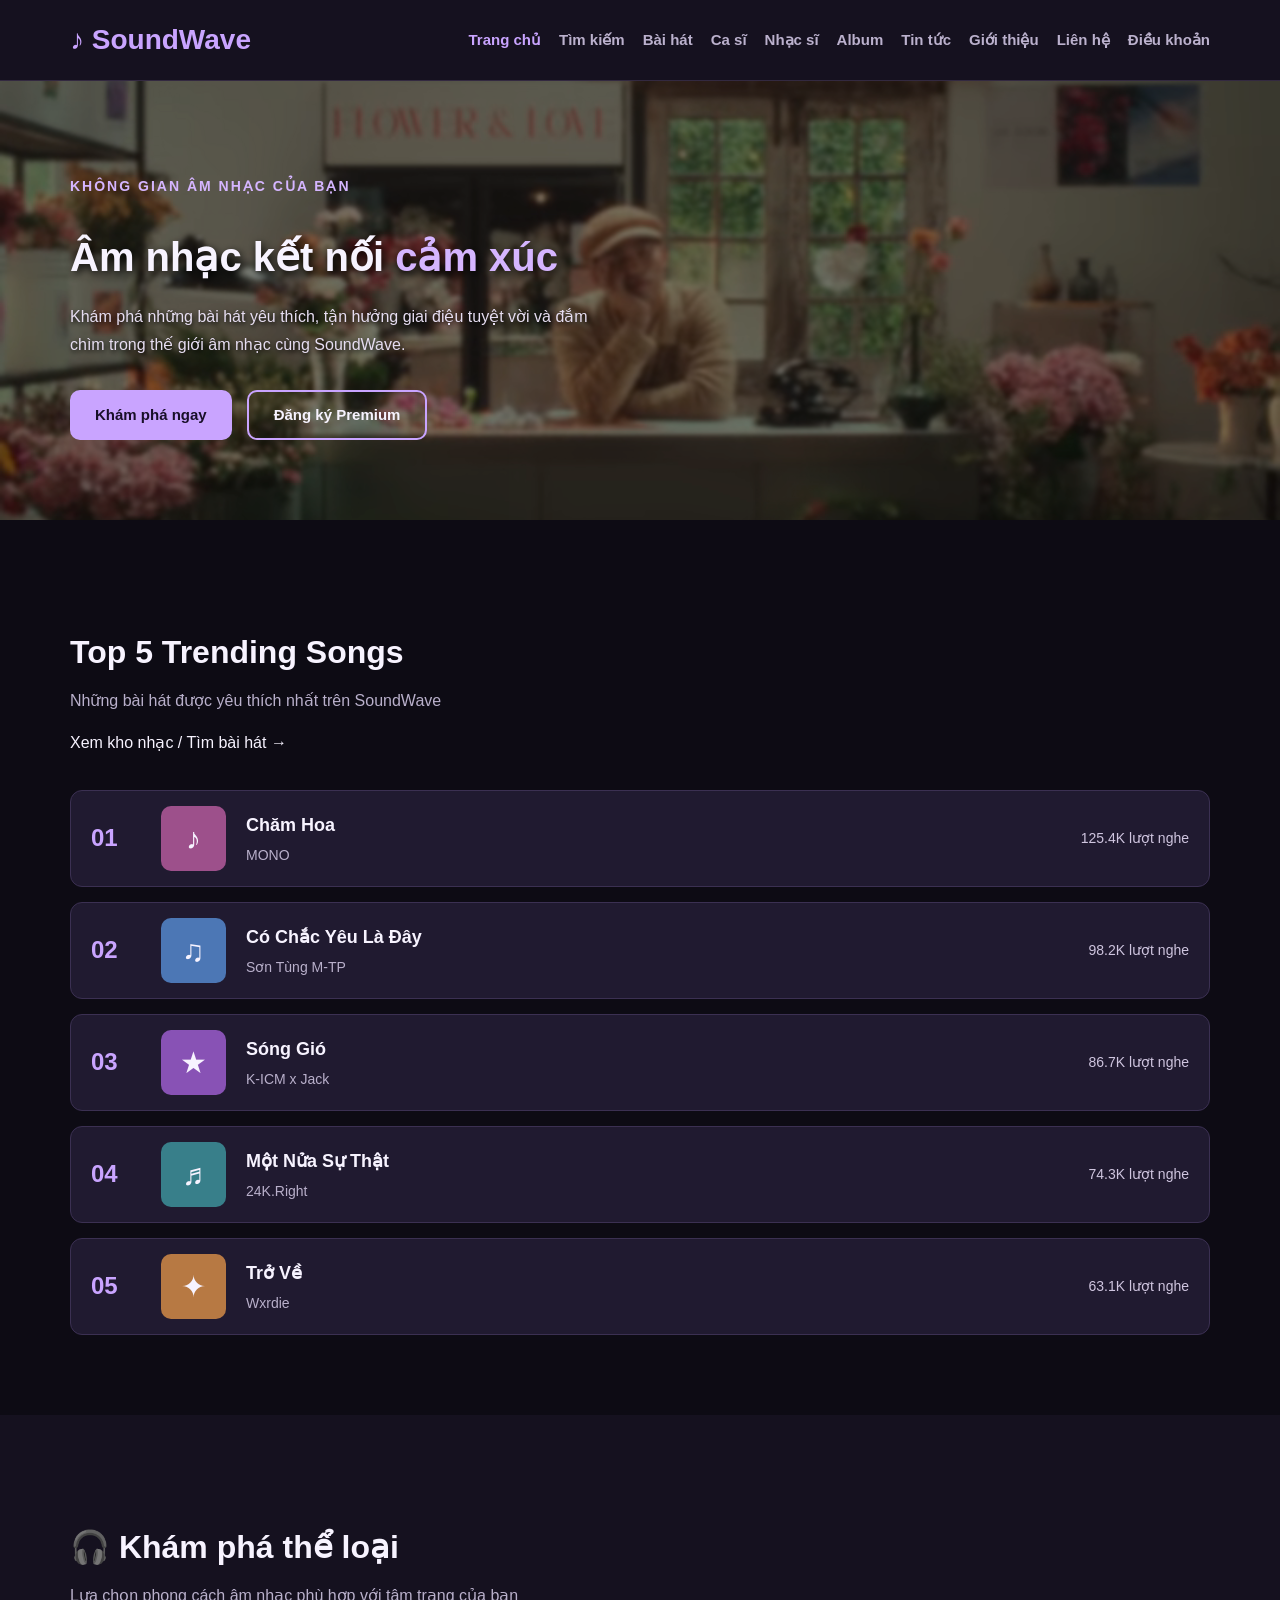
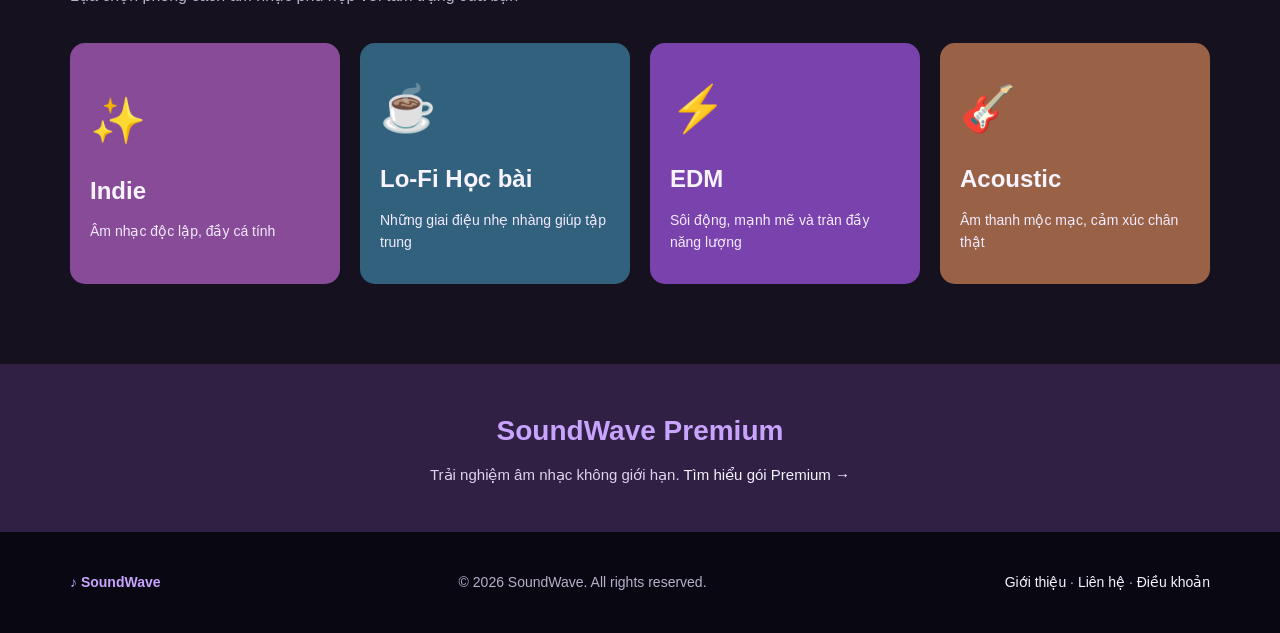
==== index.html @ 8bd6b12a "update code" ====
<!DOCTYPE html>
<html lang="vi">

<head>
    <meta charset="UTF-8">
    <meta name="viewport" content="width=device-width, initial-scale=1.0">
    <meta name="description" content="SoundWave - Khám phá âm nhạc và những bài hát yêu thích.">
    <title>SoundWave - Trang chủ</title>
    <link rel="stylesheet" href="index.css">
</head>

<body>
    <!-- PHẦN 1: HEADER  -->
    <header>
        <div class="container header-content">
            <a href="index.html" class="logo">♪ SoundWave</a>
            <nav aria-label="Điều hướng chính">
                <a href="index.html" class="active" aria-current="page">Trang chủ</a>
                <a href="search.html">Tìm kiếm</a>
                <a href="song-detail.html">Bài hát</a>
                <a href="artist-songs.html">Ca sĩ</a>
                <a href="composer-songs.html">Nhạc sĩ</a>
                <a href="album-songs.html">Album</a>
                <a href="detail.html">Tin tức</a>
                <a href="about.html">Giới thiệu</a>
                <a href="contact.html">Liên hệ</a>
                <a href="policy-terms.html">Điều khoản</a>
            </nav>
        </div>
    </header>

    <main>
        <!-- PHẦN 2: HERO -->
        <section class="hero">
            <video class="background-video" autoplay muted loop playsinline aria-hidden="true">
                <source src="video/MONO - 'Chăm Hoa' (Official Music Video).mp4" type="video/mp4">
            </video>
            <div class="container hero-content">
                <div class="hero-text">
                    <p class="small-title">KHÔNG GIAN ÂM NHẠC CỦA BẠN</p>
                    <h1>Âm nhạc kết nối <span>cảm xúc</span></h1>
                    <p class="hero-description">Khám phá những bài hát yêu thích,
                        tận hưởng giai điệu tuyệt vời và đắm chìm trong thế giới âm nhạc
                        cùng SoundWave.</p>
                    <div class="hero-buttons">
                        <a href="search.html" class="btn-primary">Khám phá ngay</a>
                        <a href="policy-terms.html#premium" class="btn-secondary">Đăng ký Premium</a>
                    </div>
                </div>
            </div> 
        </section>

        <!-- PHẦN 3: TOP CHARTS - -->
        <section class="charts" id="charts">
            <div class="container">
                <div class="section-heading">
                    <h2>Top 5 Trending Songs</h2>
                    <p>Những bài hát được yêu thích nhất trên SoundWave</p>
                    <p><a href="search.html">Xem kho nhạc / Tìm bài hát →</a></p>
                </div>
                <ol class="chart-list">
                    <li class="chart-item">
                        <span class="rank">01</span>
                        <div class="song-cover cover-one" aria-hidden="true">♪</div>
                        <div class="song-info">
                            <h3>Chăm Hoa</h3>
                            <p>MONO</p>
                        </div>
                        <span class="song-views">125.4K lượt nghe</span>
                    </li>
                    <li class="chart-item">
                        <span class="rank">02</span>
                        <div class="song-cover cover-two" aria-hidden="true">♫</div>
                        <div class="song-info">
                            <h3>Có Chắc Yêu Là Đây</h3>
                            <p>Sơn Tùng M-TP</p>
                        </div>
                        <span class="song-views">98.2K lượt nghe</span>
                    </li>
                    <li class="chart-item">
                        <span class="rank">03</span>
                        <div class="song-cover cover-three" aria-hidden="true">★</div>
                        <div class="song-info">
                            <h3>Sóng Gió</h3>
                            <p>K-ICM x Jack</p>
                        </div>
                        <span class="song-views">86.7K lượt nghe</span>
                    </li>
                    <li class="chart-item">
                        <span class="rank">04</span>
                        <div class="song-cover cover-four" aria-hidden="true">♬</div>
                        <div class="song-info">
                            <h3>Một Nửa Sự Thật</h3>
                            <p>24K.Right</p>
                        </div>
                        <span class="song-views">74.3K lượt nghe</span>
                    </li>
                    <li class="chart-item">
                        <span class="rank">05</span>
                        <div class="song-cover cover-five" aria-hidden="true">✦</div>
                        <div class="song-info">
                            <h3>Trở Về</h3>
                            <p>Wxrdie</p>
                        </div>
                        <span class="song-views">63.1K lượt nghe</span>
                    </li>
                </ol>
            </div>
        </section>

        <!-- PHẦN 4: THỂ LOẠI -->
        <section class="genres" id="genres">
            <div class="container">
                <div class="section-heading">
                    <h2>🎧 Khám phá thể loại</h2>
                    <p>Lựa chọn phong cách âm nhạc phù hợp với tâm trạng của bạn</p>
                </div>
                <div class="genre-list">
                    <a href="search.html?genre=Indie" class="genre-card indie">
                        <div class="genre-icon" aria-hidden="true">✨</div>
                        <h3>Indie</h3>
                        <p>Âm nhạc độc lập, đầy cá tính</p>
                    </a>
                    <a href="search.html?genre=Lo-Fi" class="genre-card lofi">
                        <div class="genre-icon" aria-hidden="true">☕</div>
                        <h3>Lo-Fi Học bài</h3>
                        <p>Những giai điệu nhẹ nhàng giúp tập trung</p>
                    </a>
                    <a href="search.html?genre=EDM" class="genre-card edm">
                        <div class="genre-icon" aria-hidden="true">⚡</div>
                        <h3>EDM</h3>
                        <p>Sôi động, mạnh mẽ và tràn đầy năng lượng</p>
                    </a>
                    <a href="search.html?genre=Acoustic" class="genre-card acoustic">
                        <div class="genre-icon" aria-hidden="true">🎸</div>
                        <h3>Acoustic</h3>
                        <p>Âm thanh mộc mạc, cảm xúc chân thật</p>
                    </a>
                </div>
            </div>
        </section>

        <!-- PHẦN 5: PREMIUM -->
        <section class="premium" id="premium">
            <div class="container premium-content">
                <h2>SoundWave Premium</h2>
                <p>Trải nghiệm âm nhạc không giới hạn. <a href="policy-terms.html#premium">Tìm hiểu gói Premium →</a>
                </p>
            </div>
        </section>
    </main>
    <footer>
        <div class="container footer-content">
            <p class="footer-logo">♪ SoundWave</p>
            <p>© 2026 SoundWave. All rights reserved.</p>
            <p><a href="about.html">Giới thiệu</a> · <a href="contact.html">Liên hệ</a> · <a
                    href="policy-terms.html">Điều khoản</a></p>
        </div>
    </footer>
</body>

</html>
---- index.css ----
/* ====================================
   1. CSS CHUNG CHO TOÀN BỘ WEBSITE
==================================== */

* {
    box-sizing: border-box;
}

html {
    scroll-behavior: smooth;
}

body {
    margin: 0;
    font-family: Arial, sans-serif;
    background-color: #0D0B14; /* Nền đen than */
    color: #F7F3FF;            /* Chữ trắng */
    line-height: 1.6;
}

a {
    text-decoration: none;
    color: #F7F3FF;
}

.container {
    max-width: 1200px;
    margin: 0 auto;
    padding: 0 30px;
}


/* ====================================
   2. HEADER VÀ THANH NAV
==================================== */

header {
    background-color: #15111F; /* Nền header */
    color: #F7F3FF;
    border-bottom: 1px solid #332940;
}

.header-content {
    display: flex;
    justify-content: space-between;
    align-items: center;
    min-height: 80px;
    gap: 20px;
}

/* Logo */
.logo {
    font-size: 28px;
    font-weight: bold;
    color: #C9A4FF; /* Tím lavender */
}

/* Thanh menu */
nav {
    display: flex;
    flex-wrap: wrap;
    gap: 30px;
}

nav a {
    color: #BBB1CD; /* Xám sáng */
    font-size: 15px;
    font-weight: bold;
}

/* Menu khi rê chuột */
nav a:hover {
    color: #C9A4FF;
}

/* Menu đang được chọn */
nav a.active {
    color: #C9A4FF;
}


/* ====================================
   3. HERO SECTION
==================================== */


/* Khung Hero */
.hero {
    position: relative;
    overflow: hidden;
    background-color: #181124;
    padding: 80px 0;
    color: white;
}

/* Video phủ toàn bộ Hero */
.background-video {
    position: absolute;
    top: 0;
    left: 0;
    width: 100%;
    height: 100%;
    object-fit: cover;
    z-index: 0;
    pointer-events: none;
}

/* Font chung cho toàn bộ website */
body {
    font-family: Arial, Helvetica, sans-serif;
}

/* Chữ nhỏ phía trên */
.small-title {
    font-family: Arial, sans-serif;
    color: #D5B5FF;
    font-size: 14px;
    font-weight: 600;
    letter-spacing: 2px;
}

/* Tiêu đề chính */
.hero-text h1 {
    font-family: Arial, sans-serif;
    color: #F7F3FF;
    font-size: 40px;
    font-weight: 700;
    line-height: 1.3;
    letter-spacing: 0;
    margin-bottom: 20px;
    text-shadow: 2px 3px 8px #000000;
}

/* Chữ "cảm xúc" */
.hero-text h1 span {
    color: #D5B5FF;
}

/* Đoạn mô tả */
.hero-description {
    font-family: Arial, sans-serif;
    color: #E6DDF1;
    font-size: 16px;
    font-weight: 400;
    line-height: 1.8;
    max-width: 550px;
    text-shadow: 1px 2px 5px #000000;
}

/* Hai nút */
.hero-buttons a {
    font-family: Arial, sans-serif;
    font-size: 15px;
    font-weight: 600;
}
/* Hai nút trong Hero */
.hero-buttons {
    display: flex;
    gap: 15px;
    flex-wrap: wrap;
    margin-top: 30px;
}

/* Nút Khám phá ngay */
.hero-buttons .btn-primary {
    display: inline-block;
    background-color: #C9A4FF;
    color: #180F28;
    padding: 13px 25px;
    border-radius: 10px;
    font-size: 15px;
    font-weight: bold;
    text-decoration: none;
    transition: 0.3s;
}

/* Khi di chuột vào nút */
.hero-buttons .btn-primary:hover {
    background-color: #E2CFFF;
    color: #180F28;
    transform: translateY(-3px);
}

/* Nút Đăng ký Premium */
.hero-buttons .btn-secondary {
    display: inline-block;
    background-color: transparent;
    color: #F7F3FF;
    border: 2px solid #C9A4FF;
    padding: 11px 25px;
    border-radius: 10px;
    font-size: 15px;
    font-weight: bold;
    text-decoration: none;
    transition: 0.3s;
}

/* Hover nút Premium */
.hero-buttons .btn-secondary:hover {
    background-color: #C9A4FF;
    color: #180F28;
    transform: translateY(-3px);
}

/* Lớp phủ tối */
.hero::before {
    content: "";
    position: absolute;
    top: 0;
    left: 0;
    width: 100%;
    height: 100%;
    background-color: rgba(0, 0, 0, 0.45);
    z-index: 1;
    pointer-events: none;
}

/* Chia lại Hero thành 2 cột */
.hero-content {
    position: relative;
    z-index: 2;

    display: grid;
    grid-template-columns: minmax(0, 1fr) minmax(0, 1fr);
    align-items: center;
    gap: 50px;
}

/* Không để nội dung ép rộng cột */
.hero-text,
.hero-image {
    min-width: 0;
}


/* Hộp cha chứa 3 ảnh */

.music-circle {
    position: relative;
    width: 350px;
    height: 320px;
    background-color: transparent;
    border: none;
    box-shadow: none;
}

/* Ảnh thứ nhất: Nằm chính giữa */

.anh-chinh {
    position: absolute;
    width: 287px;
    height: 350px;
    object-fit: cover;
    border-radius: 15px;
    top: 47%;
    left: 63%;
    transform: translate(-50%, -50%);
    z-index: 2;
}

/* Ảnh thứ hai: Nghiêng bên trái */

.anh-phu {
    position: absolute;

    width: 180px;
    height: 320px;

    object-fit: cover;
    border-radius: 15px;

    top: 50%;
    left: 0;

    transform: translateY(-50%) rotate(-15deg);

    z-index: 1;
}
/* Ảnh thứ ba: Nghiêng bên phai */
.anh-phu1 {
    position: absolute;
    width: 219px;
    height: 216px;
    object-fit: cover;
    border-radius: 110px;
    top: 36%;
    right: -61px;
    transform: translateY(-49%) rotate(21deg);
    z-index: 1;
}

/* Dòng chữ bên dưới */

.hero-image p {
    color: #C9A4FF;
    font-size: 14px;
    font-weight: bold;
    letter-spacing: 4px;
    margin-top: 15px;
    margin-left: 89px;
}

/* Thu nhỏ ảnh trên điện thoại */

@media (max-width: 767px) {
    .music-circle {
        width: 290px;
        height: 280px;
    }

    .anh-chinh {
        width: 190px;
        height: 220px;
    }

    .anh-phu {
        width: 150px;
        height: 190px;
    }
}

/* ====================================
   5. TIÊU ĐỀ CÁC SECTION
==================================== */

.section-heading {
    margin-bottom: 35px;
}

.section-heading h2 {
    color: #F7F3FF;
    font-size: 32px;
    margin-bottom: 10px;
}

.section-heading p {
    color: #B9B0CB;
    font-size: 16px;
    margin-top: 0;
}


/* ====================================
   6. BẢNG XẾP HẠNG TOP CHARTS
==================================== */

.charts {
    background-color: #0D0B14;
    color: #F7F3FF;
    padding: 80px 0;
}

/* Danh sách bài hát */
.chart-list {
    display: flex;
    flex-direction: column;
    gap: 15px;
    list-style: none;
    margin: 0;
    padding: 0;
}

/* Một hàng bài hát */
.chart-item {
    display: grid;
    grid-template-columns: 50px 65px 1fr 150px;
    align-items: center;
    gap: 20px;

    background-color: #201A30;
    color: #F7F3FF;

    padding: 15px 20px;
    border: 1px solid #3B3052;
    border-radius: 12px;
}

/* Khi rê chuột vào bài hát */
.chart-item:hover {
    background-color: #2C2342;
    border-color: #C9A4FF;
}

/* Số thứ hạng */
.rank {
    color: #C9A4FF;
    font-size: 24px;
    font-weight: bold;
}

/* Ảnh bìa giả lập */
.song-cover {
    width: 65px;
    height: 65px;

    display: flex;
    justify-content: center;
    align-items: center;

    border-radius: 10px;
    color: #F7F3FF;
    font-size: 30px;
}

/* Màu từng ảnh bìa */
.cover-one {
    background-color: #9D508B;
}

.cover-two {
    background-color: #4C77B5;
}

.cover-three {
    background-color: #8852B5;
}

.cover-four {
    background-color: #387F8A;
}

.cover-five {
    background-color: #B77943;
}

/* Thông tin bài hát */
.song-info {
    min-width: 0;
}

/* Tên bài hát */
.song-info h3 {
    color: #F7F3FF;
    font-size: 18px;
    margin: 0;
}

/* Tên ca sĩ */
.song-info p {
    color: #B9B0CB;
    font-size: 14px;
    margin: 4px 0 0;
}

/* Số lượt nghe */
.song-views {
    color: #CFC5DF;
    font-size: 14px;
    text-align: right;
}

/* Ghi chú dữ liệu minh họa */
.sample-note {
    color: #9589AB;
    font-size: 12px;
    margin-top: 15px;
}


/* ====================================
   7. CHUYÊN MỤC THỂ LOẠI
==================================== */

.genres {
    background-color: #15111F;
    color: #F7F3FF;
    padding: 80px 0;
}

/* Lưới danh mục */
.genre-list {
    display: grid;
    grid-template-columns: repeat(4, 1fr);
    gap: 20px;
}

/* Một thẻ thể loại */
.genre-card {
    color: #F7F3FF;
    padding: 30px 20px;
    min-height: 220px;
    border-radius: 15px;

    display: flex;
    flex-direction: column;
    justify-content: center;
    align-items: flex-start;

    transition: transform 0.3s;
}

/* Hiệu ứng hover */
.genre-card:hover {
    transform: translateY(-8px);
}

/* Icon thể loại */
.genre-icon {
    color: #F7F3FF;
    font-size: 45px;
    margin-bottom: 15px;
}

/* Tên thể loại */
.genre-card h3 {
    color: #F7F3FF;
    font-size: 24px;
    margin: 0 0 10px;
}

/* Mô tả thể loại */
.genre-card p {
    color: #F3EBFF;
    font-size: 14px;
    margin: 0;
}

/* Màu của từng danh mục */
.indie {
    background-color: #874B98;
}

.lofi {
    background-color: #32617E;
}

.edm {
    background-color: #7A42AC;
}

.acoustic {
    background-color: #996247;
}


/* ====================================
   8. PREMIUM
==================================== */

.premium {
    background-color: #302044;
    color: #F7F3FF;
    padding: 45px 0;
}

.premium-content {
    text-align: center;
}

.premium h2 {
    color: #C9A4FF;
    font-size: 28px;
    margin: 0 0 10px;
}

.premium p {
    color: #DFD2EC;
    font-size: 15px;
    margin: 0;
}


/* ====================================
   9. FOOTER
==================================== */

footer {
    background-color: #090711;
    color: #B9B0CB;
    padding: 25px 0;
}

.footer-content {
    display: flex;
    justify-content: space-between;
    align-items: center;
    gap: 20px;
}

.footer-logo {
    color: #C9A4FF;
    font-size: 22px;
    font-weight: bold;
    margin: 0;
}

.footer-content p {
    font-size: 14px;
}

.footer-content p:not(.footer-logo) {
    color: #B9B0CB;
}


/* ====================================
   10. RESPONSIVE CHO TABLET
==================================== */

@media (max-width: 1024px) {

    .hero h1 {
        font-size: 40px;
    }

    .genre-list {
        grid-template-columns: repeat(2, 1fr);
    }

    .chart-item {
        grid-template-columns: 40px 65px 1fr 120px;
        gap: 12px;
    }

    .song-views {
        font-size: 12px;
    }

}


/* ====================================
   11. RESPONSIVE CHO ĐIỆN THOẠI
==================================== */

@media (max-width: 767px) {

    .container {
        padding: 0 20px;
    }

    .header-content {
        flex-direction: column;
        padding: 15px 0;
        gap: 10px;
    }

    nav {
        justify-content: center;
        gap: 15px;
    }

    nav a {
        font-size: 13px;
    }

    .hero {
        padding: 50px 0;
    }

    .hero-content {
        grid-template-columns: 1fr;
        gap: 30px;
    }

    .hero h1 {
        font-size: 34px;
    }

    .hero-description {
        font-size: 15px;
    }

    .music-circle {
        width: 210px;
        height: 210px;
    }

    .music-circle span {
        font-size: 80px;
    }

    .section-heading h2 {
        font-size: 25px;
    }

    .charts,
    .genres {
        padding: 50px 0;
    }

    .chart-item {
        grid-template-columns: 30px 50px 1fr;
        gap: 10px;
        padding: 12px;
    }

    .song-cover {
        width: 50px;
        height: 50px;
    }

    .song-info h3 {
        font-size: 14px;
    }

    .song-views {
        display: none;
    }

    .genre-list {
        grid-template-columns: repeat(2, 1fr);
        gap: 12px;
    }

    .genre-card {
        padding: 20px 15px;
        min-height: 180px;
    }

    .genre-card h3 {
        font-size: 19px;
    }

    .footer-content {
        flex-direction: column;
        text-align: center;
    }

}

@media (max-width: 380px) {

    .genre-list {
        grid-template-columns: 1fr;
    }

}


/* BỔ SUNG: Menu 10 trang cho bản nộp, giữ nguyên các phần CSS trước đó */
.header-content nav {
    min-width: 0;
    max-width: calc(100% - 170px);
    flex-wrap: nowrap;
    overflow-x: auto;
    scrollbar-width: thin;
    gap: 18px;
}
.header-content nav a { white-space: nowrap; }
.chart-item .song-info a { color: inherit; }
.chart-item .song-info a:hover { color: #C9A4FF; }
@media (max-width: 767px) {
    .header-content nav { max-width: 100%; width: 100%; justify-content: flex-start; }
    .hero-content { grid-template-columns: minmax(0, 1fr); }
}
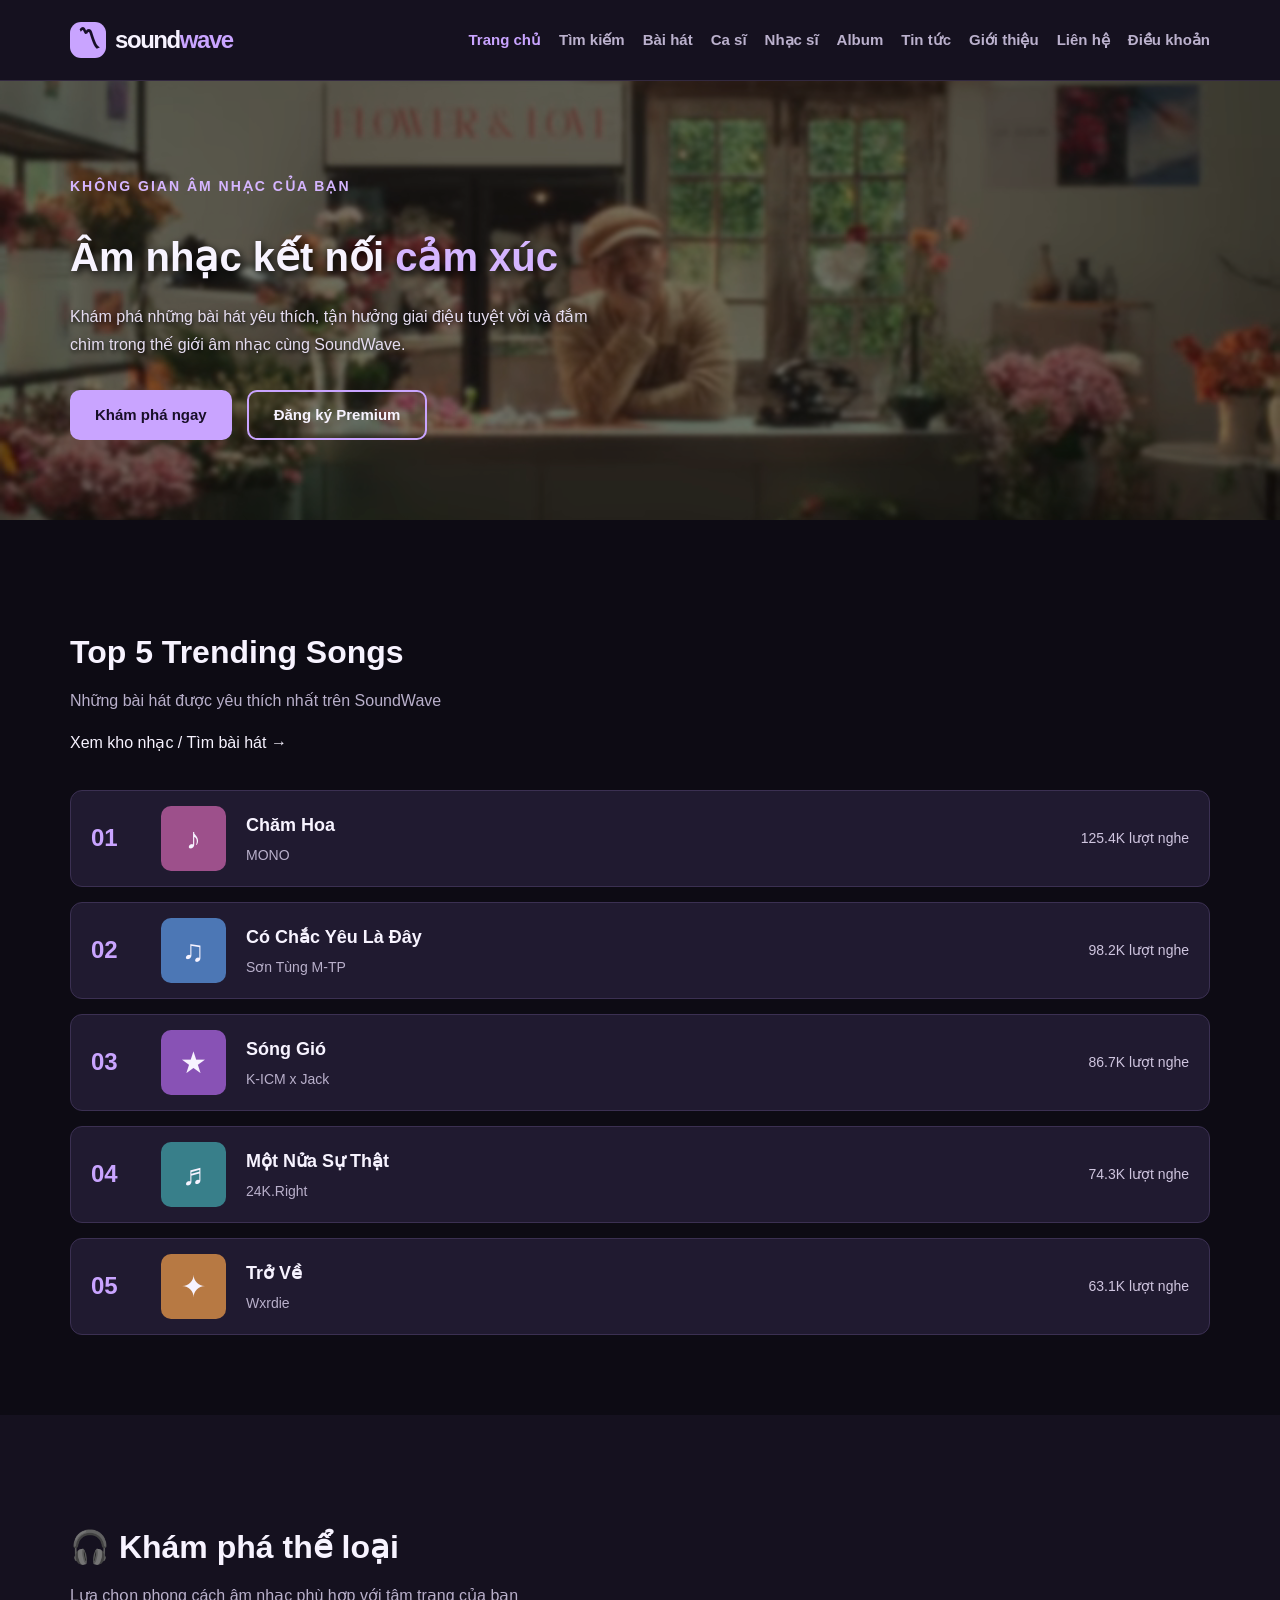
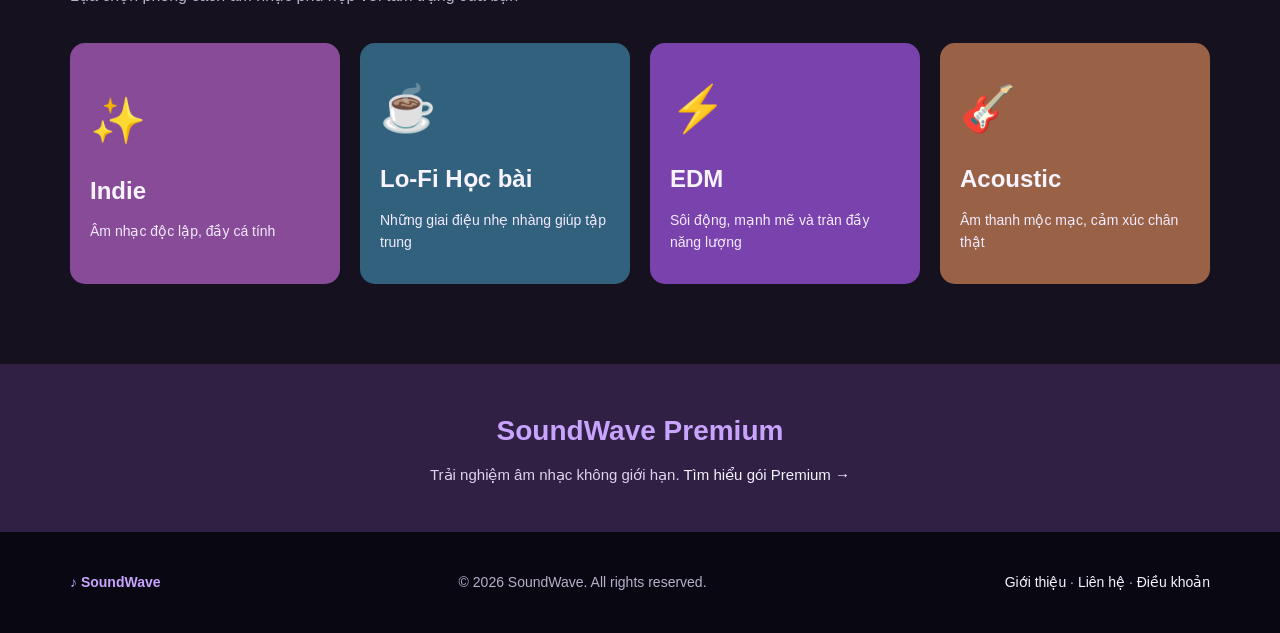
==== commit e8d25557: "update code" ====
--- a/index.html
+++ b/index.html
@@ -13,7 +13,7 @@
     <!-- PHẦN 1: HEADER  -->
     <header>
         <div class="container header-content">
-            <a href="index.html" class="logo">♪ SoundWave</a>
+          <a class="brand" href="index.html" aria-label="SoundWave - về trang chủ"><span class="logo-icon" aria-hidden="true">〽</span><span>sound<span class="brand-wave">wave</span></span></a>
             <nav aria-label="Điều hướng chính">
                 <a href="index.html" class="active" aria-current="page">Trang chủ</a>
                 <a href="search.html">Tìm kiếm</a>
--- a/index.css
+++ b/index.css
@@ -744,3 +744,27 @@
     .header-content nav { max-width: 100%; width: 100%; justify-content: flex-start; }
     .hero-content { grid-template-columns: minmax(0, 1fr); }
 }
+.brand {
+  display: inline-flex;
+  align-items: center;
+  gap: 9px;
+  font-size: 24px;
+  font-weight: 900;
+  letter-spacing: -.06em;
+  white-space: nowrap;
+}
+
+.logo-icon {
+  display: grid;
+  place-items: center;
+  width: 36px;
+  height: 36px;
+  font-size: 23px;
+  color: #180F28;
+  background: #C9A4FF ;
+  border-radius: 11px;
+  line-height: 1;
+}
+.brand-wave {
+  color: #C9A4FF;;
+}
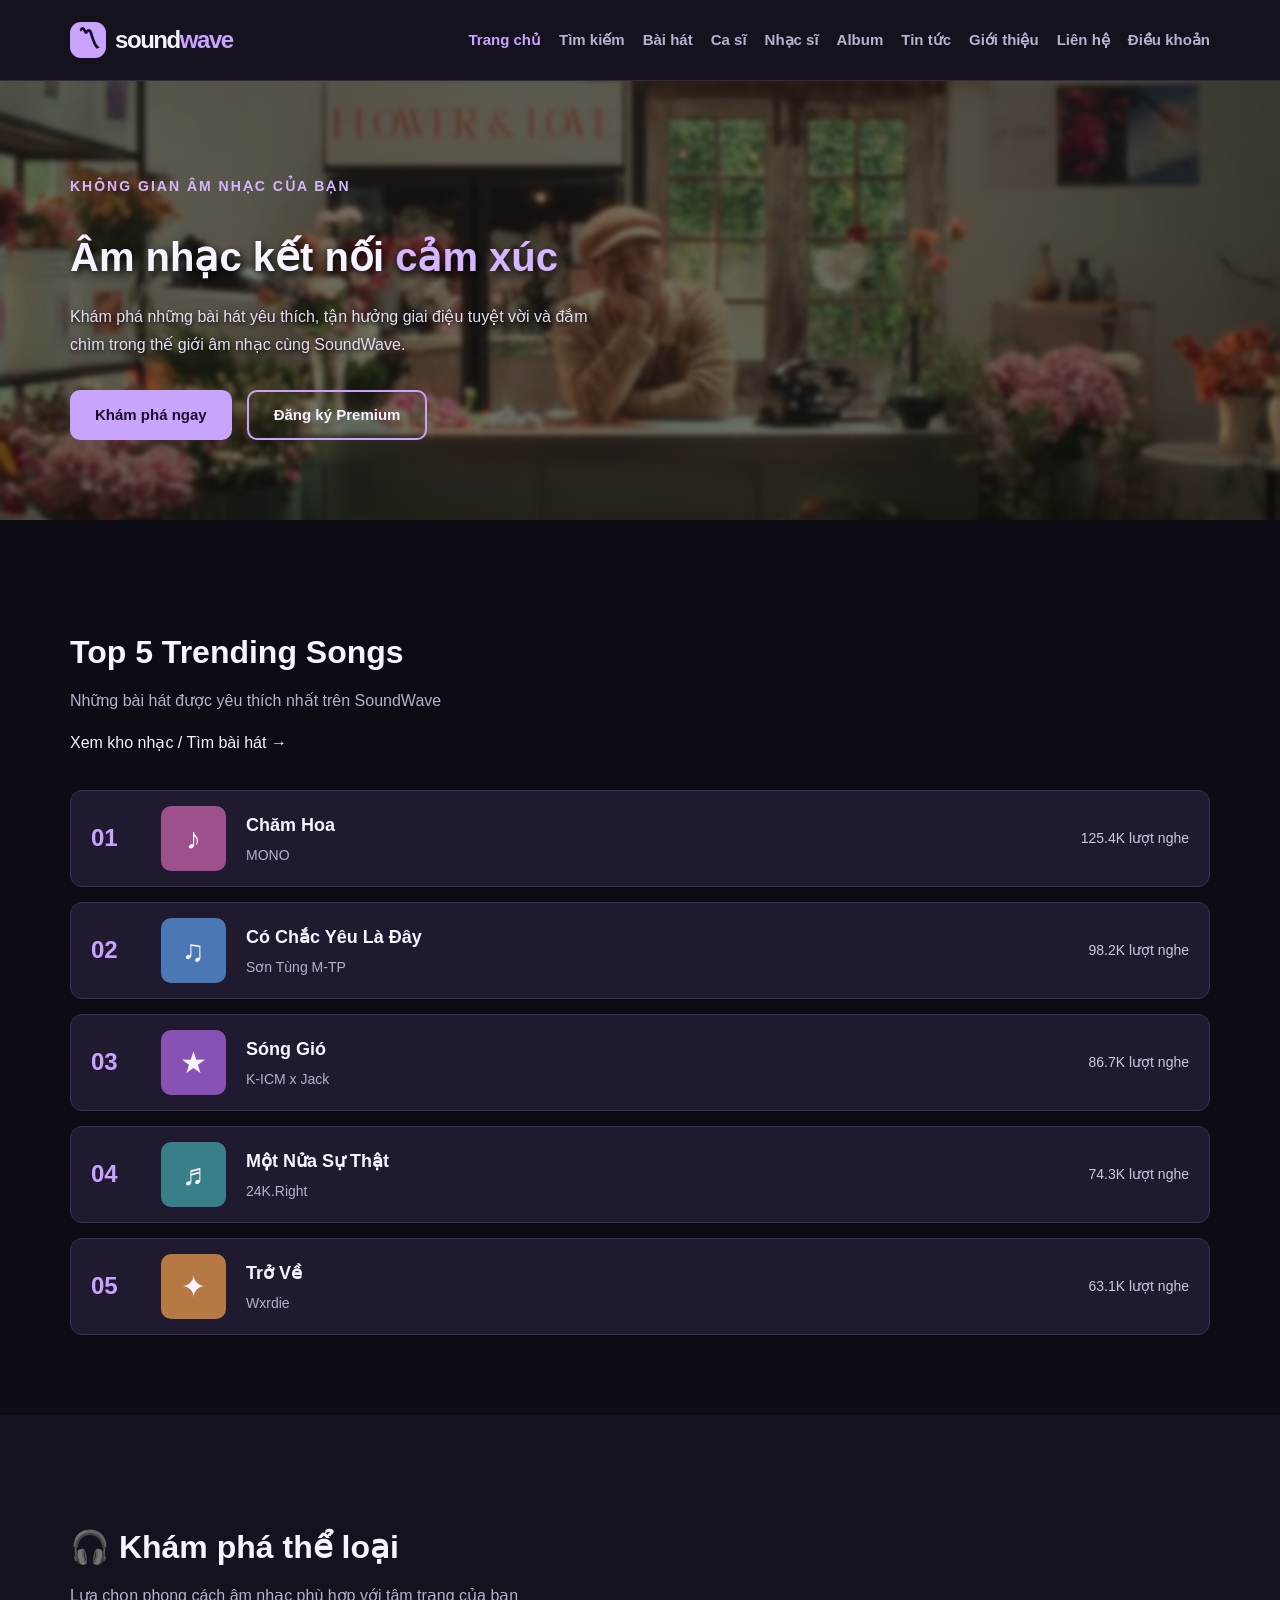
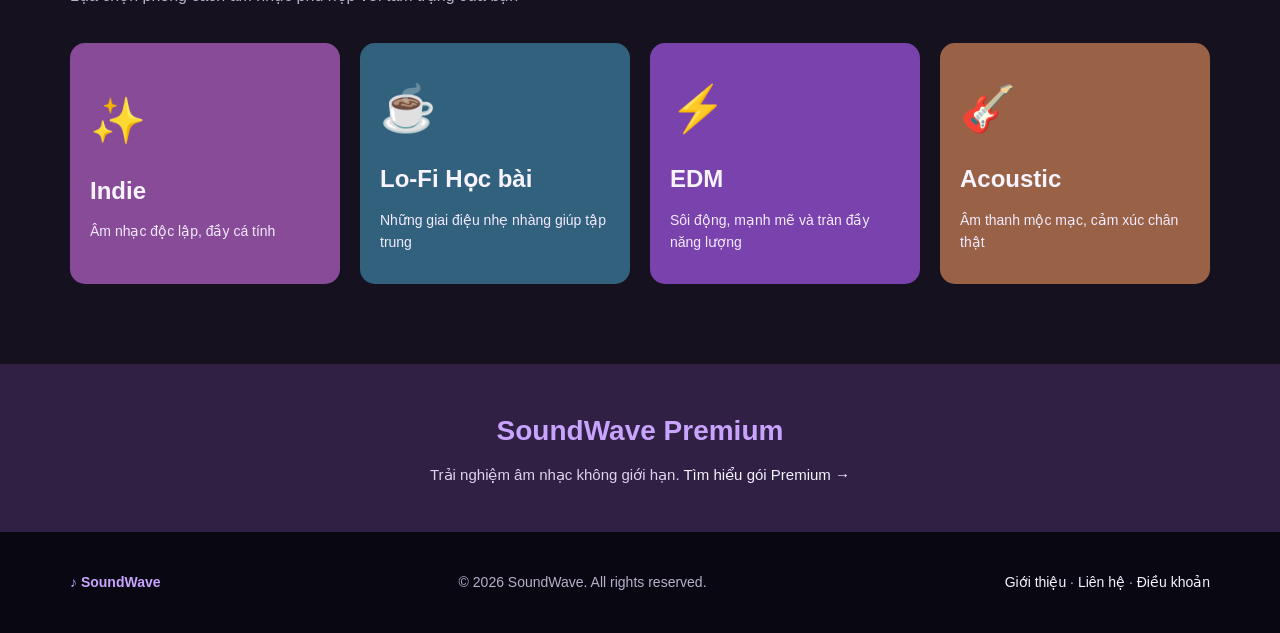
==== commit aed61812: "update code" ====
--- a/index.html
+++ b/index.html
@@ -7,6 +7,7 @@
     <meta name="description" content="SoundWave - Khám phá âm nhạc và những bài hát yêu thích.">
     <title>SoundWave - Trang chủ</title>
     <link rel="stylesheet" href="index.css">
+    <link rel="icon" type="image/svg+xml" href="assets/favicon.svg">
 </head>
 
 <body>
